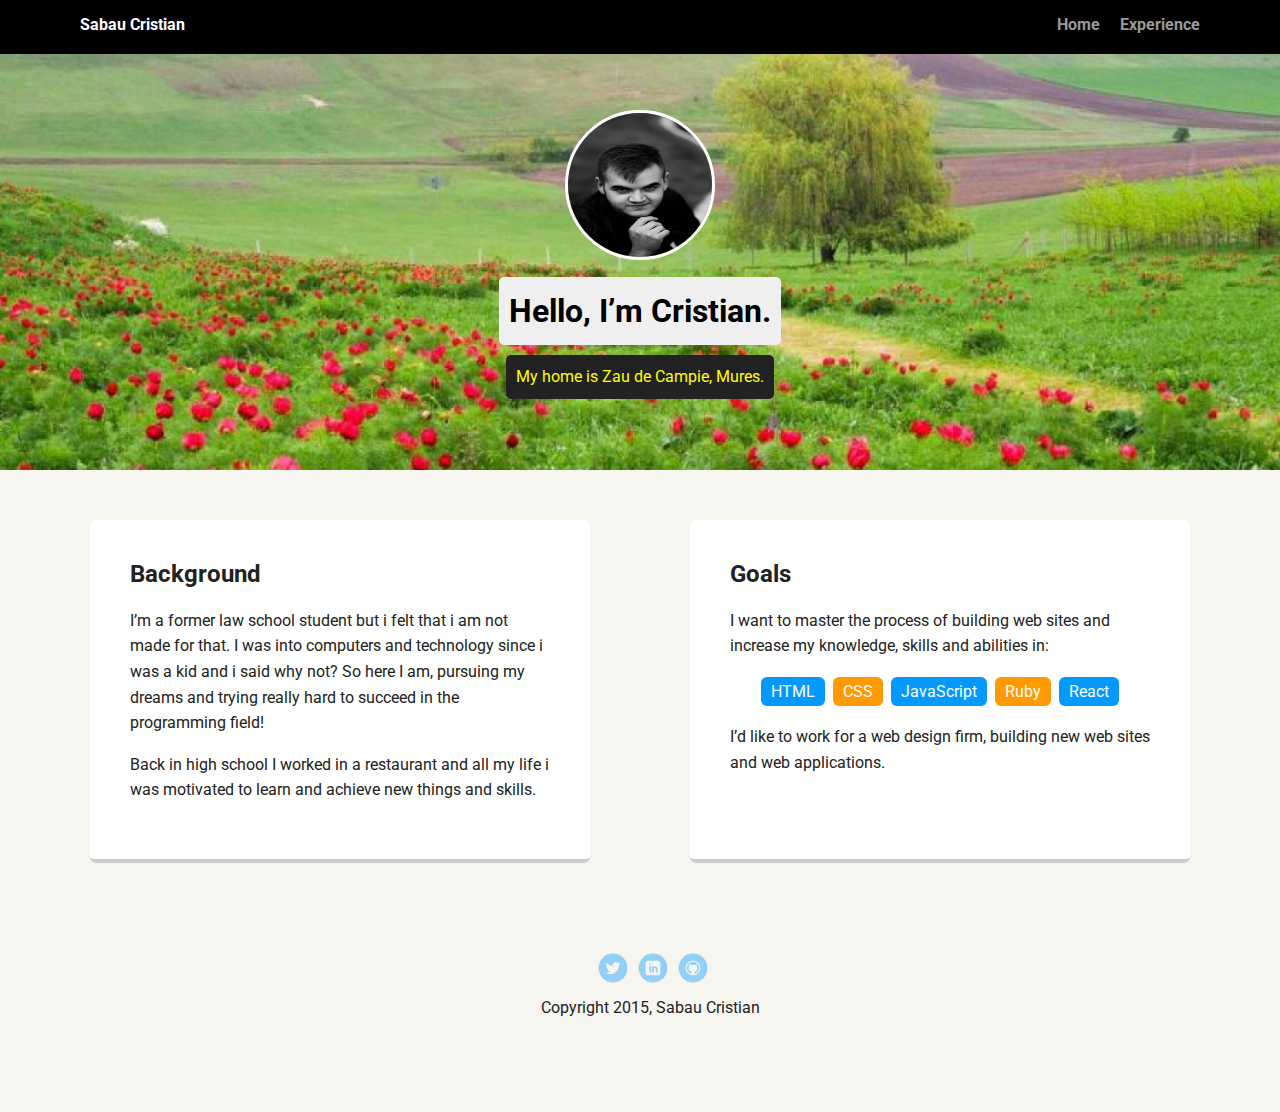
==== portfolio_update_v1/index.html @ 74621f0a "Initial commit" ====
<!doctype html>
<html lang="en">
<head>
  <meta charset="utf-8">
  <title>Sabau Cristian's Profile</title>
  <meta name="viewport" content="width=device-width, initial-scale=1.0">
  <link rel="stylesheet" href="styles.css">
  <link href="https://fonts.googleapis.com/css?family=Muli%7CRoboto:400,300,500,700,900" rel="stylesheet"></head>
  <body>

    <div class="main-nav">
        <ul class="nav">
          <li class="name">Sabau Cristian</li>
          <li><a href="index.html">Home</a></li>
          <li><a href="experience.html">Experience</a></li>
        </ul>
        
    </div>

    <header>
      <img src="images/Cristian - 12E (4 of 12).JPG" alt="A picture of me from HighSchool" class="profile-image">
      <h1 class="tag name">Hello, I’m Cristian.</h1>
      <p class="tag location">My home is Zau de Campie, Mures.</p>
    </header>

    <main class="flex">
      <div class="card">
        <h2>Background</h2>
        <p>I’m a former law school student but i felt that i am not made for that. I was into computers and technology since i was a kid and i said why not? So here I am, pursuing my dreams and trying really hard to succeed in the programming field!</p>
        <p>Back in high school I worked in a restaurant and all my life i was motivated to learn and achieve new things and skills.</p>
      </div> 

      <div class="card">
        <h2>Goals</h2>
        <p>I want to master the process of building web sites and increase my knowledge, skills and abilities in:</p>
        <ul class="skills">
          <li>HTML</li>
          <li>CSS</li>
          <li>JavaScript</li>
          <li>Ruby</li>
          <li>React</li>
        </ul>
        <p>I’d like to work for a web design firm, building new web sites and web applications.</p>
      </div> 

    </main>
    <footer>
      <ul>
        <li><a href="https://twitter.com/SabauCristian14" class="social twitter">Twitter</a></li>
        <li><a href="https://www.linkedin.com/in/cristian-sabau-b5214623a/" class="social linkedin">LinkedIn</a></li>
        <li><a href="https://github.com/CristiSabau18" class="social github">Github</a></li>
      </ul>
      <p class="copyright">Copyright 2015, Sabau Cristian</p>
    </footer>
  </body>
  </html>
---- portfolio_update_v1/styles.css ----
/* Global Layout Set-up */
* { 
  box-sizing: border-box;
}
  
body {
  margin: 0;
  padding: 0;
  text-align: center;
  font-family: 'Roboto', sans-serif;
  color: #222;
  background: #f7f5f0;
}
/* Link Styles */

a {
  text-decoration: none;
  color: #999;
}
a:hover {
  color: #6633ff;
}

/* Section Styles */

.main-nav {
  width: 100%;
  background: black;
  min-height: 30px;
  padding: 10px;
  position: fixed;
  text-align: center;
}
.nav {
  display: flex;
  justify-content: space-around;
  font-weight: 700;
  list-style-type: none;
  margin: 0 auto;
  padding: 0;
}

.nav .name {
    display: block;
    margin-right: auto;
    color: white;
}
.nav li {
  padding: 5px 10px 10px 10px;
}
.nav a {
  transition: all .5s;
}
.nav a:hover {
  color: white
}

header {
  text-align: center;
  background: url('images/98095cover.jpg') no-repeat top center ;
  background-size: cover;
  overflow: hidden;
  padding-top: 60px;
}
header {
  line-height: 1.5;
}
header .profile-image {
  margin-top: 50px;
  width: 150px;
  height: 150px;
  border-radius: 50%;
  border: 3px solid white;
  transition: all .5s;
}
header .profile-image:hover {
  transform: scale(1.2) rotate(5deg);
}
.tag {
  background-color: #efefef;
  color: black;
  padding: 10px;
  border-radius: 5px;
  display: table;
  margin: 10px auto;
} 
.location {
  background-color: #222;
  color: yellow;
}
.card {
  margin: 30px;
  padding: 20px 40px 40px;
  max-width: 500px;
  text-align: left;
  background: #fff;
  border-bottom: 4px solid #ccc;
  border-radius: 6px;
  transition: all .5s;
}
.card:hover {
  border-color: #ff99ff;
}

ul.skills {
  padding: 0;
  text-align: center;
}

.skills li {
  border-radius: 6px;
  display: inline-block;
  background: #ff9904;
  color: white;
  padding: 5px 10px;
  margin: 2px;
}

.skills li:nth-child(odd) {
  background: #0399ff;
}

footer {
  width: 100%;
  min-height: 30px;
  padding: 20px 0 40px 20px;
}

footer .copyright {
  top: -8px;
  font-size: .75em;
}

footer ul {
  list-style-type: none;
  margin: 0;
  padding: 0;
}

footer ul li {
  display: inline-block;
}

a.social {
  display: inline-block;
  text-indent: -9999px;
  margin-left: 5px;
  width: 30px;
  height: 30px;
  background-size: 30px 30px;
  opacity: .4;
  transition: all .5s;
}
a.twitter {
  background-image: url(images/twitter.svg);
}
a.linkedin {
  background-image: url(images/linkedin.svg);
}
a.github {
  background-image: url(images/github.svg);
}
a.social:hover {
  opacity: 1;
}
.clearfix {
  clear: both;
}

/* Styles for larger screens */
@media screen and (min-width: 720px) {
  
  .flex {
      display: -ms-flexbox;      /* TWEENER - IE 10 */
      display: flex; 
      max-width: 1200px;
      -ms-flex-pack: distribute;
      justify-content: space-around;
      margin: 0 auto;
  }

  header {
    min-height: 470px;
  }

  .nav {
    max-width: 1200px;
    padding: 0 30px;
  }


  main {
    padding-top: 20px;
  }

  main p {
    line-height: 1.6em;
  }

  footer {
    font-size: 1.3em;
    max-width: 1200px;
    margin: 40px auto;
  }

}
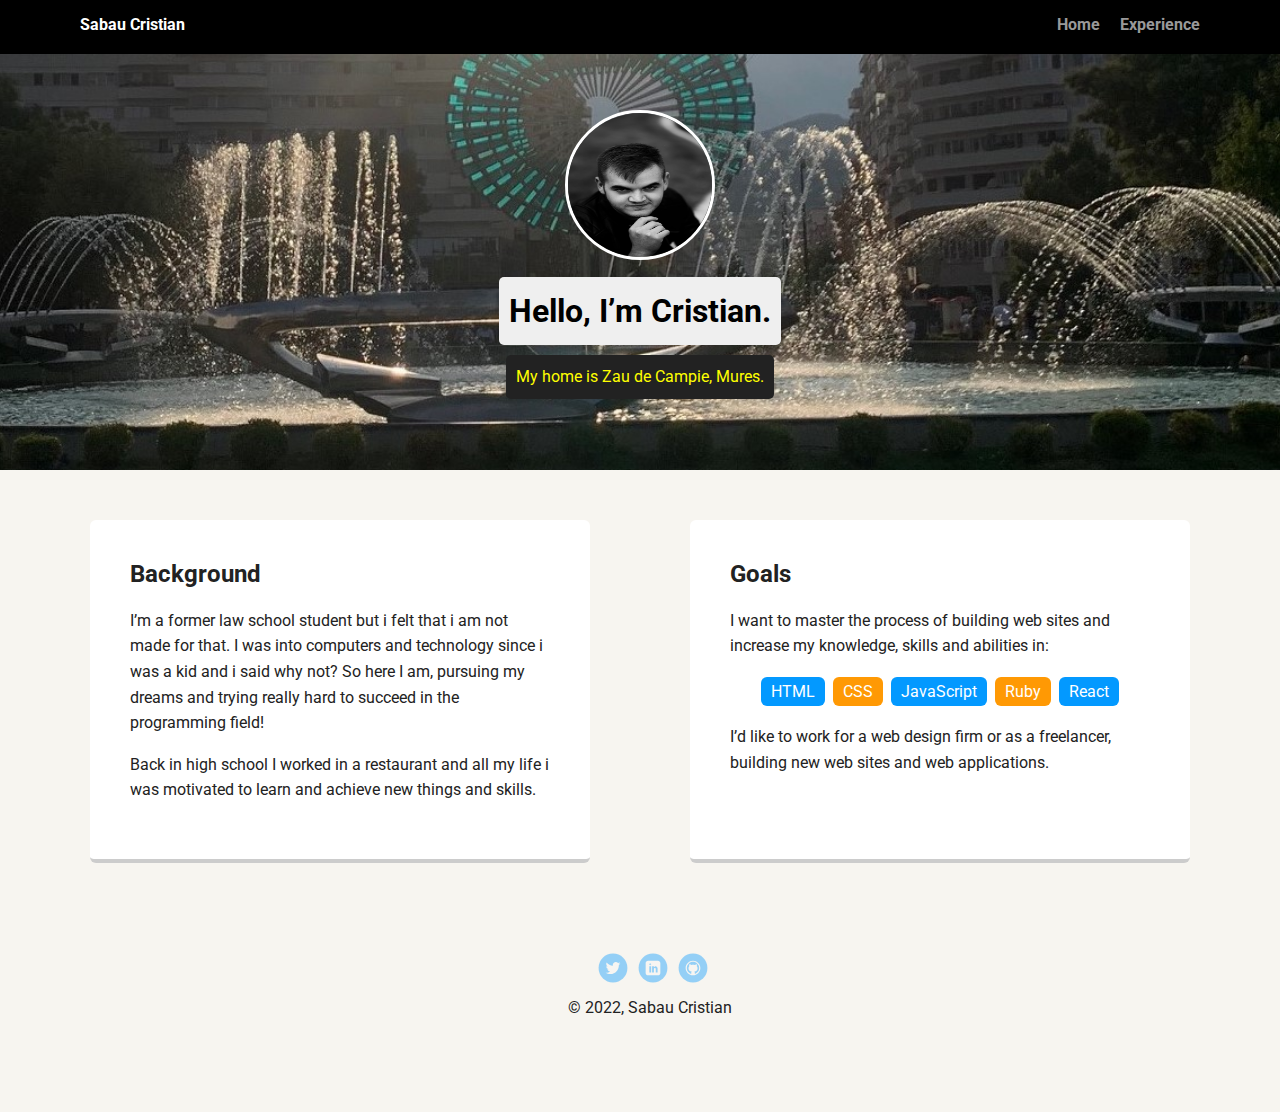
==== commit 84a77d9e: "Project updates" ====
--- a/portfolio_update_v1/index.html
+++ b/portfolio_update_v1/index.html
@@ -18,7 +18,7 @@
     </div>
 
     <header>
-      <img src="images/Cristian - 12E (4 of 12).JPG" alt="A picture of me from HighSchool" class="profile-image">
+      <img src="images/new_profile_pic.JPG" alt="A picture of me from HighSchool" class="profile-image">
       <h1 class="tag name">Hello, I’m Cristian.</h1>
       <p class="tag location">My home is Zau de Campie, Mures.</p>
     </header>
@@ -40,17 +40,17 @@
           <li>Ruby</li>
           <li>React</li>
         </ul>
-        <p>I’d like to work for a web design firm, building new web sites and web applications.</p>
+        <p>I’d like to work for a web design firm or as a freelancer, building new web sites and web applications.</p>
       </div> 
 
     </main>
     <footer>
       <ul>
-        <li><a href="https://twitter.com/SabauCristian14" class="social twitter">Twitter</a></li>
-        <li><a href="https://www.linkedin.com/in/cristian-sabau-b5214623a/" class="social linkedin">LinkedIn</a></li>
-        <li><a href="https://github.com/CristiSabau18" class="social github">Github</a></li>
+        <li><a href="https://twitter.com/SabauCristian14" target="_blank" class="social twitter">Twitter</a></li>
+        <li><a href="https://www.linkedin.com/in/cristian-sabau-b5214623a/" target="_blank" class="social linkedin">LinkedIn</a></li>
+        <li><a href="https://github.com/CristiSabau18" target="_blank" class="social github">Github</a></li>
       </ul>
-      <p class="copyright">Copyright 2015, Sabau Cristian</p>
+      <p class="copyright">&copy; 2022, Sabau Cristian</p>
     </footer>
   </body>
   </html>
--- a/portfolio_update_v1/styles.css
+++ b/portfolio_update_v1/styles.css
@@ -57,7 +57,7 @@
 
 header {
   text-align: center;
-  background: url('images/98095cover.jpg') no-repeat top center ;
+  background: url('images/hometown.jpg') no-repeat top center ;
   background-size: cover;
   overflow: hidden;
   padding-top: 60px;
